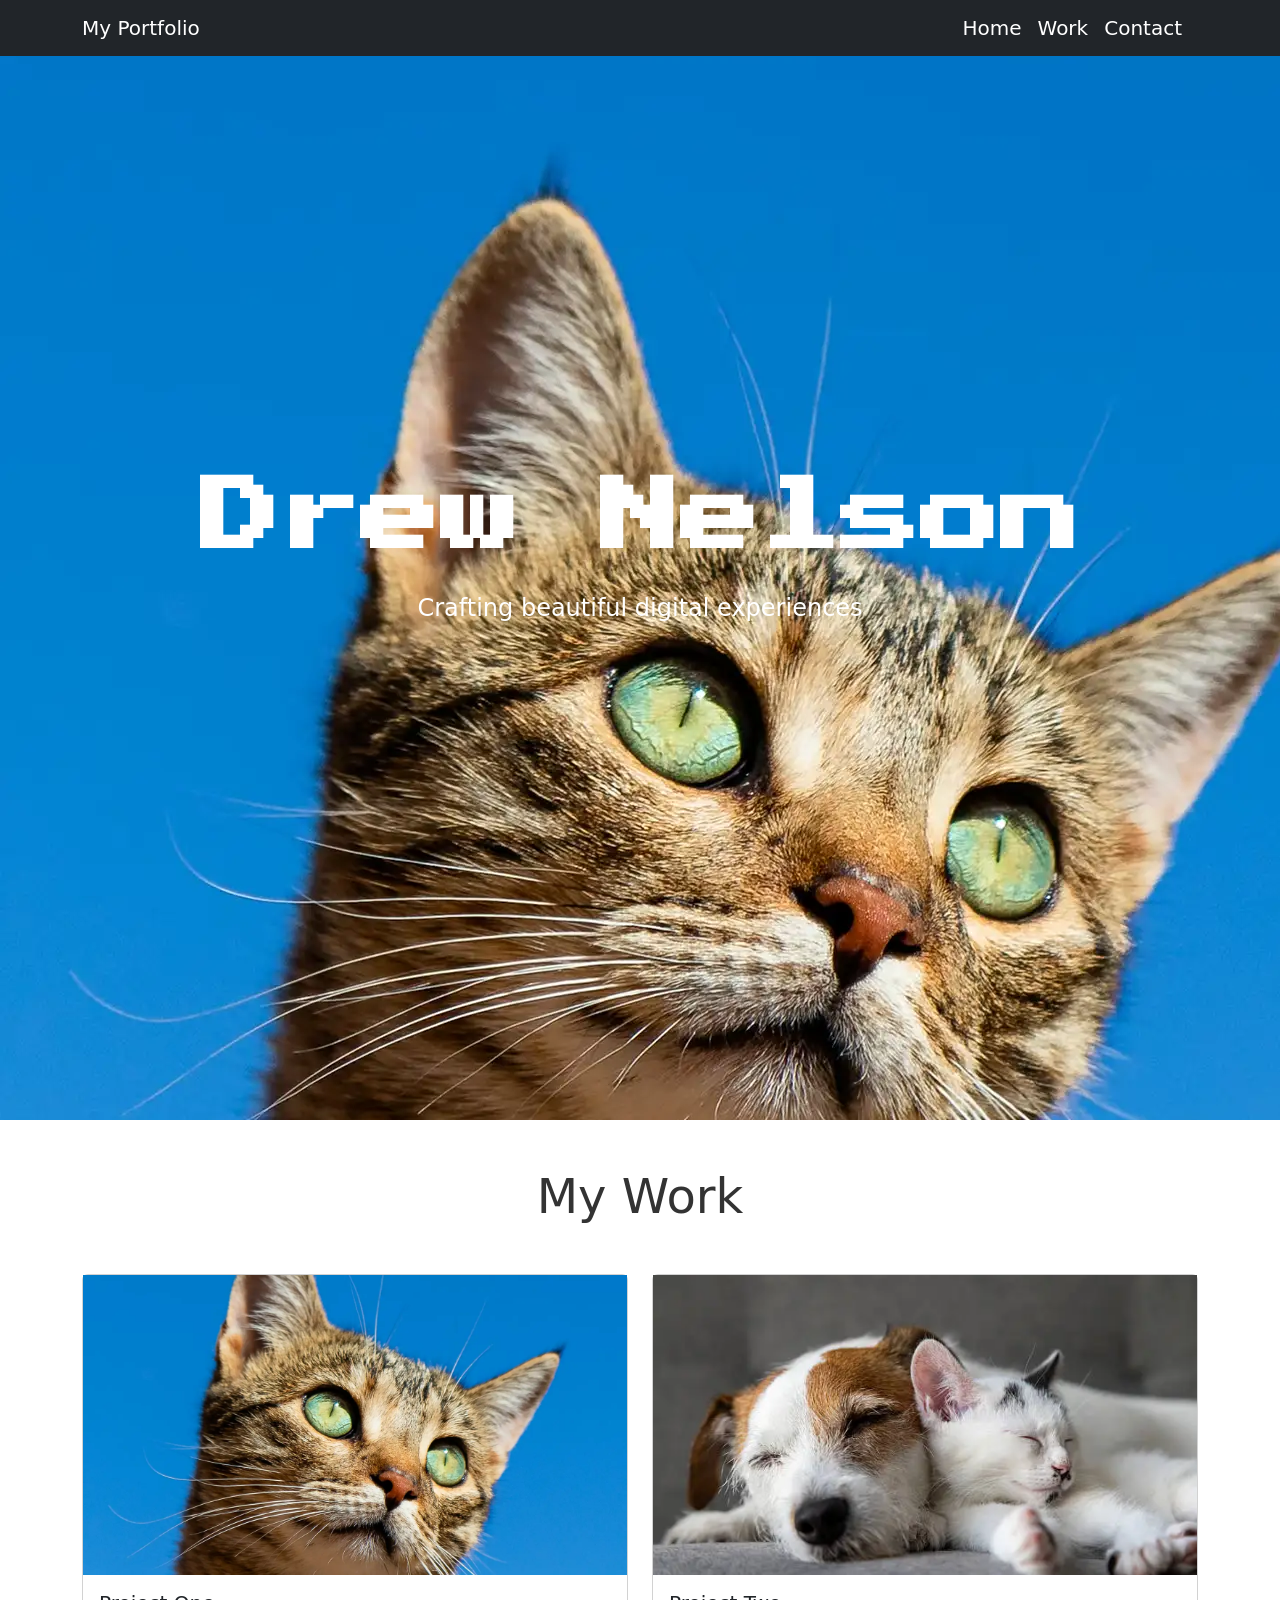
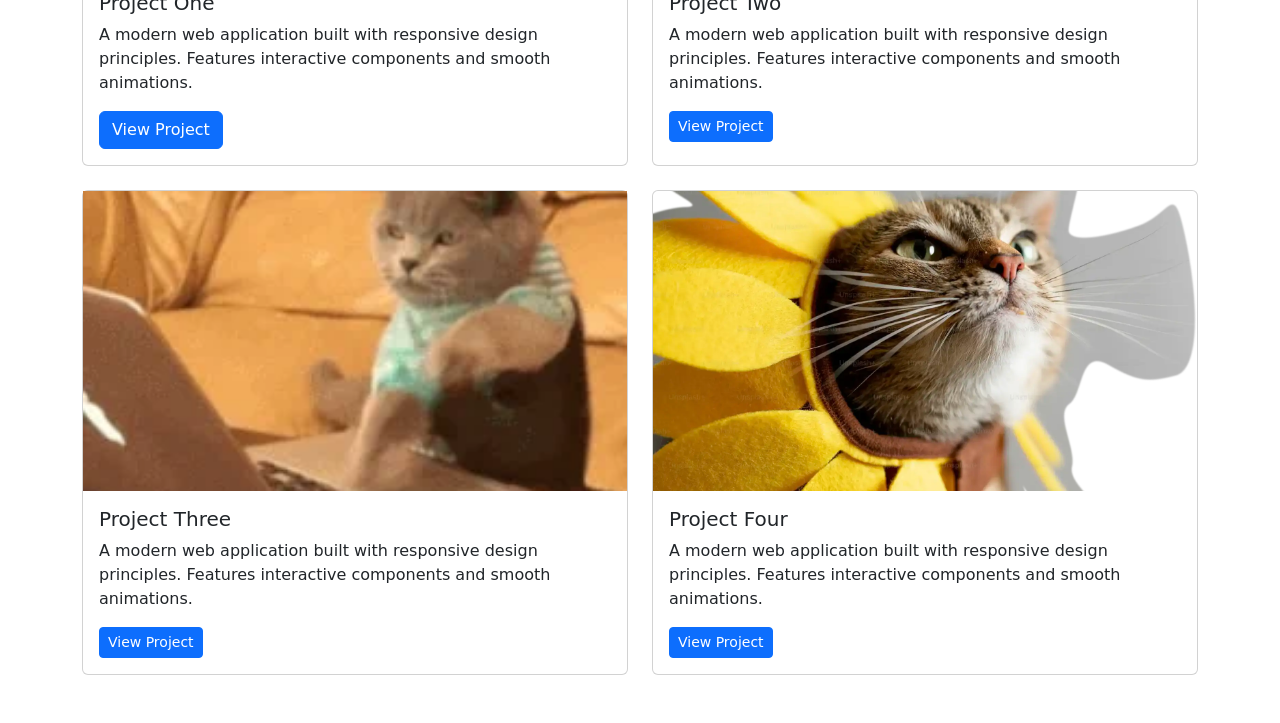
==== index.html @ 1e1827ce "Added detail modal for project 1" ====
<!DOCTYPE html>
<html lang="en">

	<head>
		<link rel="stylesheet" href="https://cdnjs.cloudflare.com/ajax/libs/animate.css/4.1.1/animate.min.css"/>
		
		<meta name="viewport" content="width=device-width, initial-scale=1">

		<title>Drew Nelson</title>

		<link href="https://cdn.jsdelivr.net/npm/bootstrap@5.3.8/dist/css/bootstrap.min.css" rel="stylesheet" integrity="sha384-sRIl4kxILFvY47J16cr9ZwB07vP4J8+LH7qKQnuqkuIAvNWLzeN8tE5YBujZqJLB" crossorigin="anonymous">

		<link href="./styles/style.css" rel="stylesheet">
	</head>
	
	<body>
		<!-- Navigation -->
		<nav class="navbar navbar-expand-lg navbar-dark bg-dark fixed-top">
			<div class="container">
				<a class="navbar-brand" href="#">My Portfolio</a>
				<div class="collapse navbar-collapse" id="navbarNav">
					<ul class="navbar-nav ms-auto">
						<li class="nav-item">
							<a class="navbar-brand" href="#hero">Home</a>
						</li>
						<li class="nav-item">
							<a class="navbar-brand" href="#work">Work</a>
						</li>
						<li class="nav-item">
							<a class="navbar-brand" href="#contact">Contact</a>
						</li>
					</ul>
				</div>
			</div>
		</nav>

		<!-- Hero Section -->
		<section id="hero" class="hero-section">
			<div class="container h-100 d-flex align-items-center justify-content-center">
				<div class="text-center text-white">
					<h1 class="display-1 fw-bold mb-4">Drew Nelson</h1>
					<p class="lead mb-4">Crafting beautiful digital experiences</p>
				</div>
			</div>
		</section>

		<!-- Work Section -->
		<section id="work" class="py-5 sans-serif">
			<div class="container">
				<h2 class="text-center mb-5 display-5">My Work</h2>
				
				<div class="row g-4">
					<!-- Work 1 -->
					<div class="col-md-6">
						<div class="card h-100 work-card">
							<img src = "images/bluecat.webp">
							<div class="card-body">
								<h5 class="card-title">Project One</h5>
								<p class="card-text">A modern web application built with responsive design principles. 
									Features interactive components and smooth animations.</p>
								<button type="button" class="btn btn-primary" data-bs-toggle="modal" data-bs-target="#proj1">
									View Project
								  </button>
							</div>
						</div>
					</div>

					<!-- Work 2 -->
					<div class="col-md-6">
						<div class="card h-100 work-card">
							<img src="images/catfriend.webp">
							<div class="card-body">
								<h5 class="card-title">Project Two</h5>
								<p class="card-text">A modern web application built with responsive design principles. Features interactive components and smooth animations.</p>
								<a href="#" class="btn btn-sm btn-primary">View Project</a>
							</div>
						</div>
					</div>

					<!-- Work 3 -->
					<div class="col-md-6">
						<div class="card h-100 work-card">
							<img src="images/catkeyboard.webp">
							<div class="card-body">
								<h5 class="card-title">Project Three</h5>
								<p class="card-text">A modern web application built with responsive design principles. Features interactive components and smooth animations.</p>
								<a href="#" class="btn btn-sm btn-primary">View Project</a>
							</div>
						</div>
					</div>

					<!-- Work 4 -->
					<div class="col-md-6">
						<div class="card h-100 work-card">
							<img src="images/sunflowercat.webp">
							<div class="card-body">
								<h5 class="card-title">Project Four</h5>
								<p class="card-text">A modern web application built with responsive design principles. Features interactive components and smooth animations.</p>
								<a href="#" class="btn btn-sm btn-primary">View Project</a>
							</div>
						</div>
					</div>
				</div>
			</div>




						<!-- Project one detail -->
			<div class="modal fade" id="proj1" tabindex="-1" aria-labelledby="exampleModalLabel" aria-hidden="true">
				<div class="modal-dialog">
				<div class="modal-content">
					<div class="modal-header">
					<h1 class="modal-title fs-5" id="exampleModalLabel">Modal title</h1>
					<button type="button" class="btn-close" data-bs-dismiss="modal" aria-label="Close"></button>
					</div>
					<div class="modal-body">
					...
					</div>
					<div class="modal-footer">
					<button type="button" class="btn btn-secondary" data-bs-dismiss="modal">Close</button>
					<button type="button" class="btn btn-primary">Save changes</button>
					</div>
				</div>
				</div>
			</div>






			
		</section>

		<script src="https://cdn.jsdelivr.net/npm/bootstrap@5.3.8/dist/js/bootstrap.bundle.min.js" integrity="sha384-FKyoEForCGlyvwx9Hj09JcYn3nv7wiPVlz7YYwJrWVcXK/BmnVDxM+D2scQbITxI" crossorigin="anonymous"></script>
	</body>
</html>
---- styles/style.css ----
@import url('https://fonts.googleapis.com/css2?family=Bitcount+Prop+Double:wght@100..900&family=Open+Sans:ital,wght@0,300..800;1,300..800&family=Orbitron:wght@400..900&family=Press+Start+2P&display=swap');

@import url('https://fonts.googleapis.com/css2?family=Bitcount+Prop+Double:wght@100..900&family=Open+Sans:ital,wght@0,300..800;1,300..800&family=Orbitron:wght@400..900&family=Permanent+Marker&family=Press+Start+2P&display=swap');




/* Hero Section */
.hero-section {
    background: url(../images/bluecat.webp);
    height: 70em;
    display: flex;
    align-items: center;
    justify-content: center;
    color: white;
}

.bg-light {
    background-color: red;
}

.hero-section h1 {
    font-weight: 700;
    font-family: "Press Start 2P", system-ui;
}

.hero-section .lead {
    font-size: 1.5rem;
}

.work-card img {
    height: 300px;
    object-fit: cover;
    border-radius: 0;

}

h2 {
    font-weight: 700;
    color: #333;
}
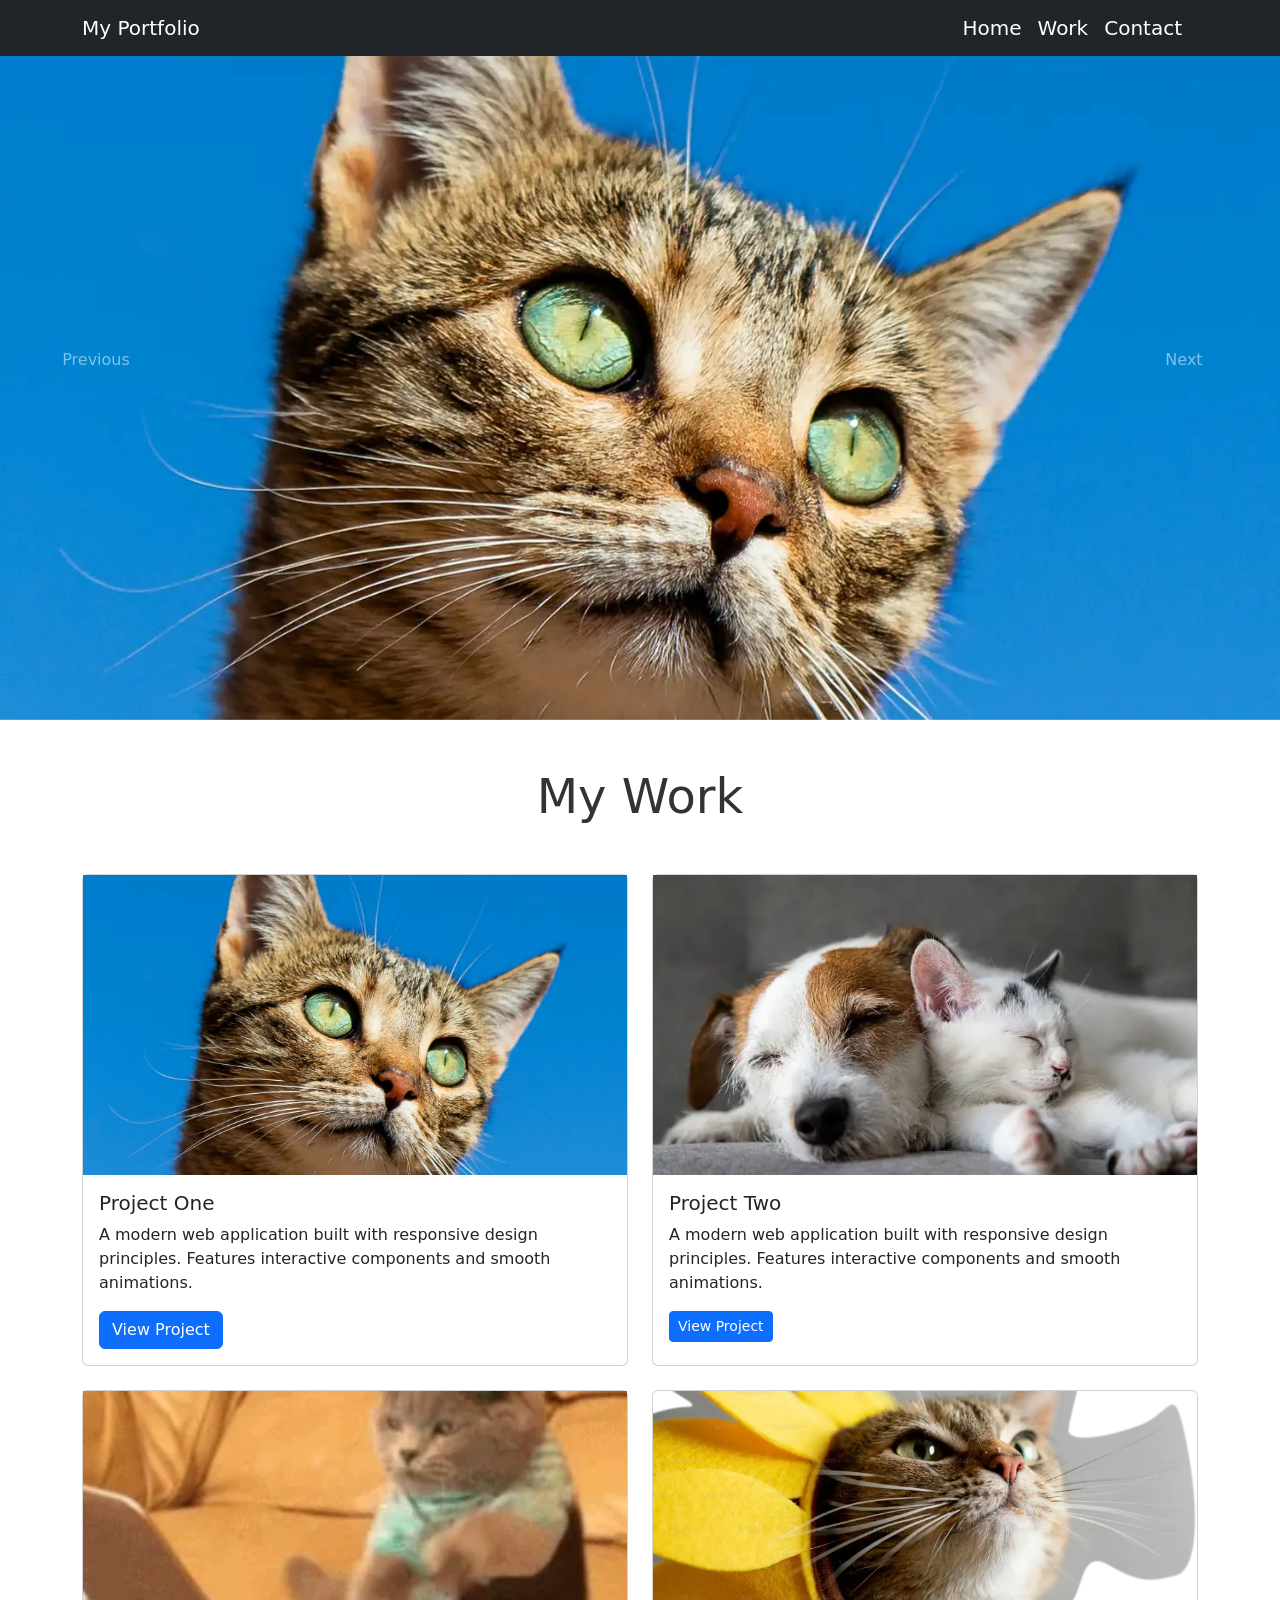
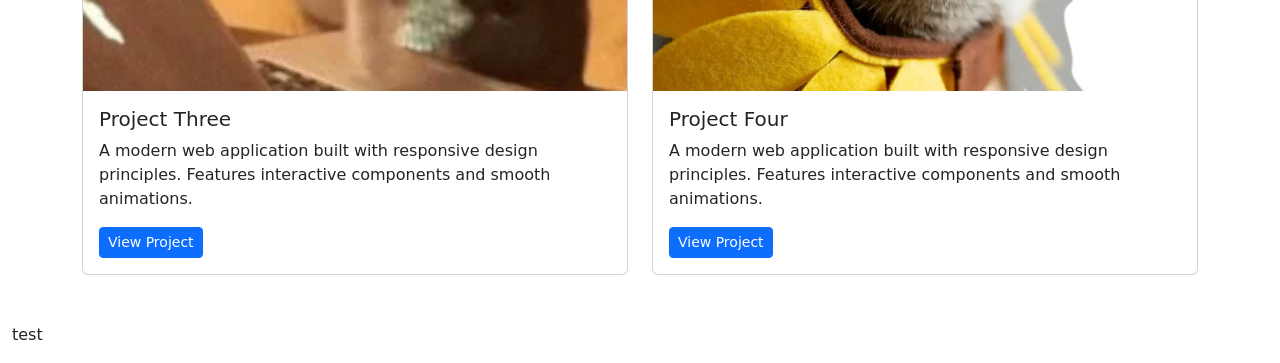
==== commit 31d0ba4c: "carousel and footer" ====
--- a/index.html
+++ b/index.html
@@ -34,15 +34,39 @@
 			</div>
 		</nav>
 
-		<!-- Hero Section -->
-		<section id="hero" class="hero-section">
-			<div class="container h-100 d-flex align-items-center justify-content-center">
-				<div class="text-center text-white">
-					<h1 class="display-1 fw-bold mb-4">Drew Nelson</h1>
-					<p class="lead mb-4">Crafting beautiful digital experiences</p>
+
+
+
+
+
+		<div id="catCarousel" class="carousel slide">
+			<div class="carousel-inner">
+				<div class="carousel-item active">
+					<img src="images/bluecat.webp">
+				</div>
+				<div class="carousel-item">
+					<img src="images/catfriend.webp">
+				</div>
+				<div class="carousel-item">
+					<img src="images/catkeyboard.webp">
+				</div>
+				<div class="carousel-item">
+					<img src="images/sunflowercat.webp">
+				</div>
+				<div class="carousel-item">
+					<img src="images/orangecat.webp">
 				</div>
 			</div>
-		</section>
+			<button class="carousel-control-prev" type="button" data-bs-target="#catCarousel" data-bs-slide="prev">
+				Previous
+			</button>
+			<button class="carousel-control-next" type="button" data-bs-target="#catCarousel" data-bs-slide="next">
+				Next
+			</button>
+		</div>
+
+
+
 
 		<!-- Work Section -->
 		<section id="work" class="py-5 sans-serif">
@@ -124,15 +148,17 @@
 				</div>
 				</div>
 			</div>
-
-
-
-
-
-
 			
 		</section>
 
 		<script src="https://cdn.jsdelivr.net/npm/bootstrap@5.3.8/dist/js/bootstrap.bundle.min.js" integrity="sha384-FKyoEForCGlyvwx9Hj09JcYn3nv7wiPVlz7YYwJrWVcXK/BmnVDxM+D2scQbITxI" crossorigin="anonymous"></script>
 	</body>
-</html>+</html>
+
+
+
+<footer>
+	<div class="container-fluid">
+		<p>test</p>
+	</div>
+</footer>
--- a/styles/style.css
+++ b/styles/style.css
@@ -1,6 +1,10 @@
 @import url('https://fonts.googleapis.com/css2?family=Bitcount+Prop+Double:wght@100..900&family=Open+Sans:ital,wght@0,300..800;1,300..800&family=Orbitron:wght@400..900&family=Press+Start+2P&display=swap');
 
 @import url('https://fonts.googleapis.com/css2?family=Bitcount+Prop+Double:wght@100..900&family=Open+Sans:ital,wght@0,300..800;1,300..800&family=Orbitron:wght@400..900&family=Permanent+Marker&family=Press+Start+2P&display=swap');
+
+
+
+
 
 
 
@@ -38,4 +42,23 @@
 h2 {
     font-weight: 700;
     color: #333;
+}
+
+
+/* this is css code to normalize your image sizes */
+
+.carousel-inner img {
+    /* the width property tells the image to fill the entire container */
+    width: 100%;
+    /* the aspect-ratio property crops all images to be the same size so the carousel doesn't jump around. this one is 16/9, but you can change that to any size you need (3/4, 1/1, 9/16, etc) */
+    aspect-ratio: 16/9;
+    /* object-fit tells the image to scale without squishing the image to fit in our set aspect ratio */
+    object-fit: cover;
+}
+
+/* this is the same code without comments for a cleaner copy and paste */
+.carousel-inner img {
+    width: 100%;
+    aspect-ratio: 16/9;
+    object-fit: cover;
 }
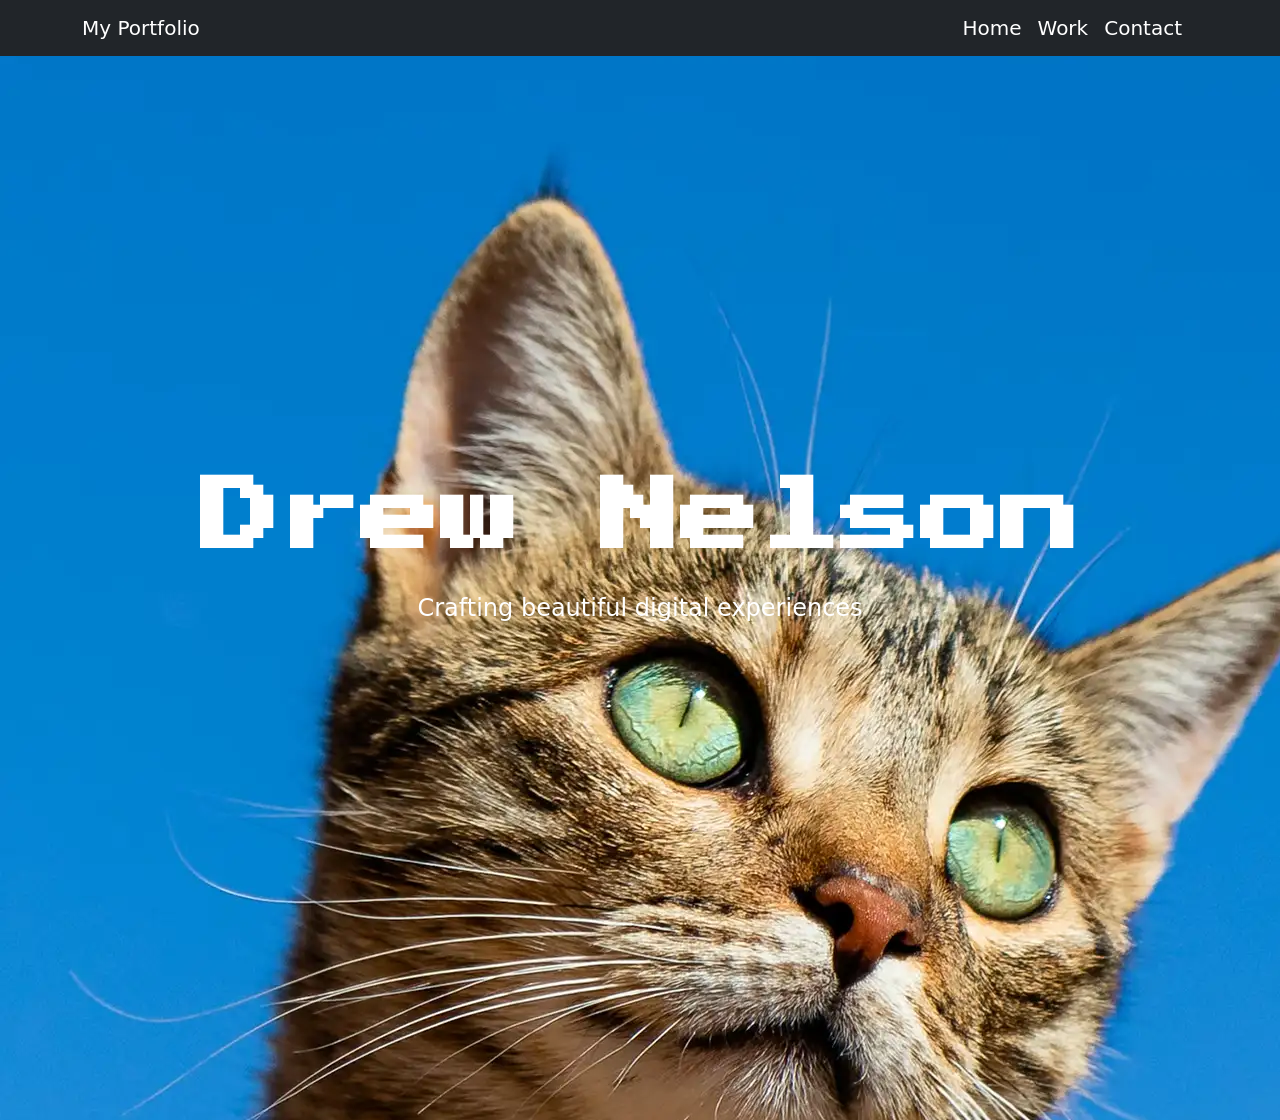
==== commit c609a79f: "Added pictures to work pages and moving work page to a different page completely" ====
--- a/index.html
+++ b/index.html
@@ -37,95 +37,20 @@
 
 
 
-
-
-		<div id="catCarousel" class="carousel slide">
-			<div class="carousel-inner">
-				<div class="carousel-item active">
-					<img src="images/bluecat.webp">
-				</div>
-				<div class="carousel-item">
-					<img src="images/catfriend.webp">
-				</div>
-				<div class="carousel-item">
-					<img src="images/catkeyboard.webp">
-				</div>
-				<div class="carousel-item">
-					<img src="images/sunflowercat.webp">
-				</div>
-				<div class="carousel-item">
-					<img src="images/orangecat.webp">
+		<!-- Hero Section -->
+		<section id="hero" class="hero-section">
+			<div class="container h-100 d-flex align-items-center justify-content-center">
+				<div class="text-center text-white">
+					<h1 class="display-1 fw-bold mb-4">Drew Nelson</h1>
+					<p class="lead mb-4">Crafting beautiful digital experiences</p>
 				</div>
 			</div>
-			<button class="carousel-control-prev" type="button" data-bs-target="#catCarousel" data-bs-slide="prev">
-				Previous
-			</button>
-			<button class="carousel-control-next" type="button" data-bs-target="#catCarousel" data-bs-slide="next">
-				Next
-			</button>
-		</div>
+		</section>
 
 
 
 
-		<!-- Work Section -->
-		<section id="work" class="py-5 sans-serif">
-			<div class="container">
-				<h2 class="text-center mb-5 display-5">My Work</h2>
-				
-				<div class="row g-4">
-					<!-- Work 1 -->
-					<div class="col-md-6">
-						<div class="card h-100 work-card">
-							<img src = "images/bluecat.webp">
-							<div class="card-body">
-								<h5 class="card-title">Project One</h5>
-								<p class="card-text">A modern web application built with responsive design principles. 
-									Features interactive components and smooth animations.</p>
-								<button type="button" class="btn btn-primary" data-bs-toggle="modal" data-bs-target="#proj1">
-									View Project
-								  </button>
-							</div>
-						</div>
-					</div>
 
-					<!-- Work 2 -->
-					<div class="col-md-6">
-						<div class="card h-100 work-card">
-							<img src="images/catfriend.webp">
-							<div class="card-body">
-								<h5 class="card-title">Project Two</h5>
-								<p class="card-text">A modern web application built with responsive design principles. Features interactive components and smooth animations.</p>
-								<a href="#" class="btn btn-sm btn-primary">View Project</a>
-							</div>
-						</div>
-					</div>
-
-					<!-- Work 3 -->
-					<div class="col-md-6">
-						<div class="card h-100 work-card">
-							<img src="images/catkeyboard.webp">
-							<div class="card-body">
-								<h5 class="card-title">Project Three</h5>
-								<p class="card-text">A modern web application built with responsive design principles. Features interactive components and smooth animations.</p>
-								<a href="#" class="btn btn-sm btn-primary">View Project</a>
-							</div>
-						</div>
-					</div>
-
-					<!-- Work 4 -->
-					<div class="col-md-6">
-						<div class="card h-100 work-card">
-							<img src="images/sunflowercat.webp">
-							<div class="card-body">
-								<h5 class="card-title">Project Four</h5>
-								<p class="card-text">A modern web application built with responsive design principles. Features interactive components and smooth animations.</p>
-								<a href="#" class="btn btn-sm btn-primary">View Project</a>
-							</div>
-						</div>
-					</div>
-				</div>
-			</div>
 
 
 
@@ -148,17 +73,31 @@
 				</div>
 				</div>
 			</div>
+
+
+
+
+			<footer>
+				<div class="container-fluid">
+					<div class="collapse navbar-collapse" id="navbarNav">
+						<ul class="navbar-nav ms-auto">
+							<li class="nav-item">
+								<a class="navbar-brand" href="#hero">Home</a>
+							</li>
+							<li class="nav-item">
+								<a class="navbar-brand" href="#work">Work</a>
+							</li>
+							<li class="nav-item">
+								<a class="navbar-brand" href="#contact">Contact</a>
+							</li>
+						</ul>
+					</div>
+				</div>
+			</footer>
+
 			
 		</section>
 
 		<script src="https://cdn.jsdelivr.net/npm/bootstrap@5.3.8/dist/js/bootstrap.bundle.min.js" integrity="sha384-FKyoEForCGlyvwx9Hj09JcYn3nv7wiPVlz7YYwJrWVcXK/BmnVDxM+D2scQbITxI" crossorigin="anonymous"></script>
 	</body>
-</html>
-
-
-
-<footer>
-	<div class="container-fluid">
-		<p>test</p>
-	</div>
-</footer>+</html>
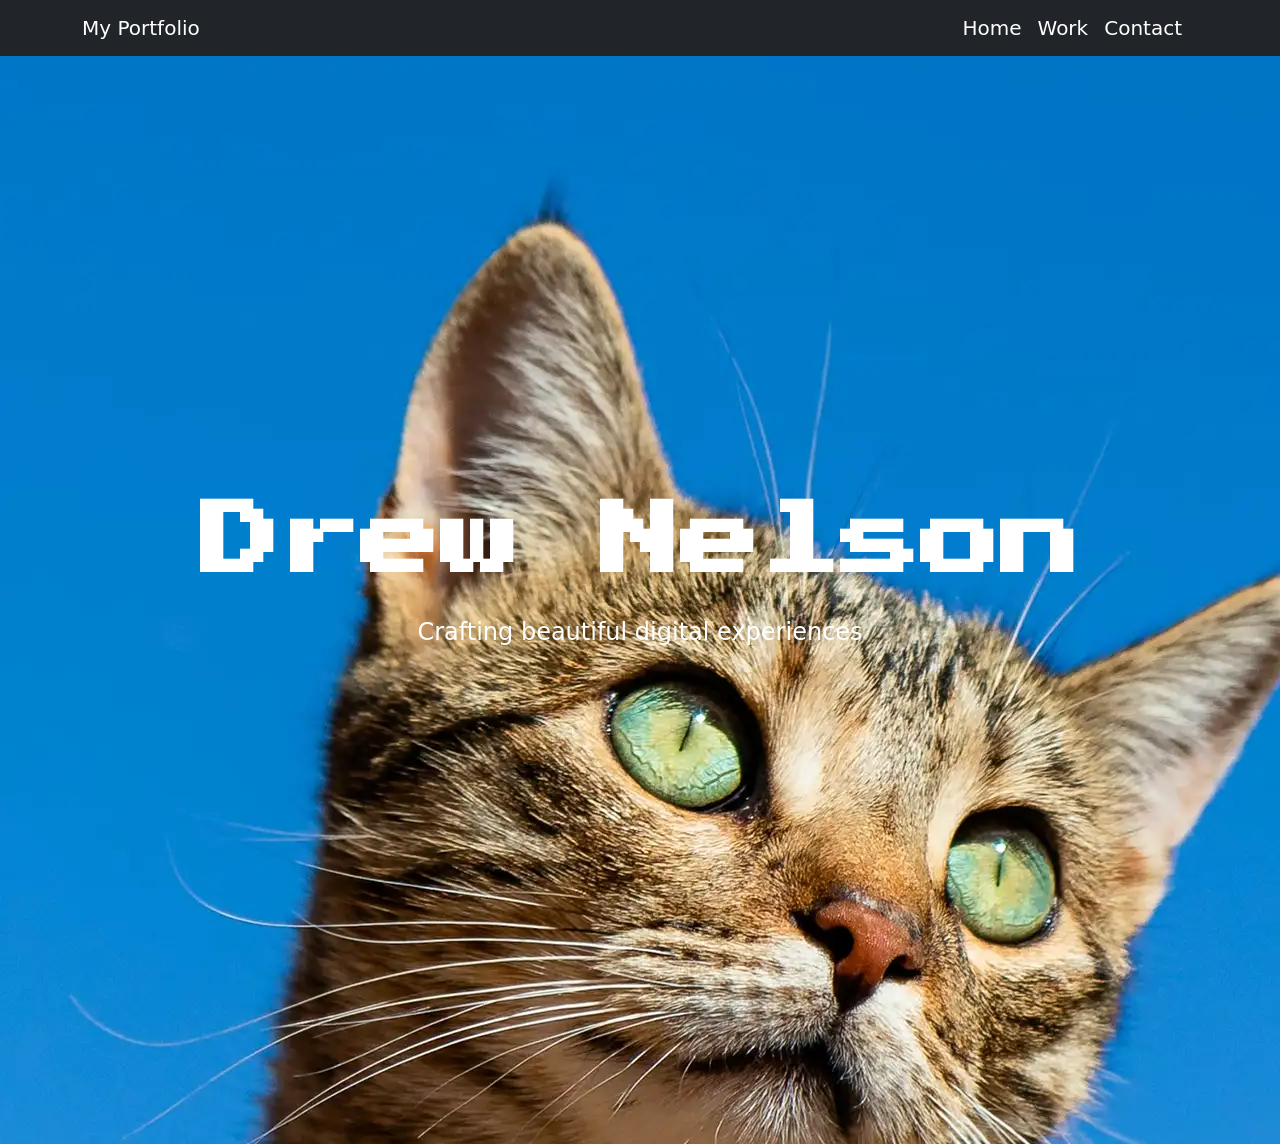
==== commit fbe87b79: "Moving "My Portfolio" to the center of header" ====
--- a/index.html
+++ b/index.html
@@ -11,14 +11,19 @@
 		<link href="https://cdn.jsdelivr.net/npm/bootstrap@5.3.8/dist/css/bootstrap.min.css" rel="stylesheet" integrity="sha384-sRIl4kxILFvY47J16cr9ZwB07vP4J8+LH7qKQnuqkuIAvNWLzeN8tE5YBujZqJLB" crossorigin="anonymous">
 
 		<link href="./styles/style.css" rel="stylesheet">
+
+		<a href="Work.html">my work site</a>
+
+
 	</head>
 	
 	<body>
 		<!-- Navigation -->
 		<nav class="navbar navbar-expand-lg navbar-dark bg-dark fixed-top">
 			<div class="container">
-				<a class="navbar-brand" href="#">My Portfolio</a>
-				<div class="collapse navbar-collapse" id="navbarNav">
+				<div class="collapse navbar-collapse justify-content-center" id="navbarNav">
+					<a class="navbar-brand" href="#">My Portfolio</a>
+
 					<ul class="navbar-nav ms-auto">
 						<li class="nav-item">
 							<a class="navbar-brand" href="#hero">Home</a>
@@ -46,11 +51,6 @@
 				</div>
 			</div>
 		</section>
-
-
-
-
-
 
 
 
--- a/styles/style.css
+++ b/styles/style.css
@@ -1,9 +1,6 @@
 @import url('https://fonts.googleapis.com/css2?family=Bitcount+Prop+Double:wght@100..900&family=Open+Sans:ital,wght@0,300..800;1,300..800&family=Orbitron:wght@400..900&family=Press+Start+2P&display=swap');
 
 @import url('https://fonts.googleapis.com/css2?family=Bitcount+Prop+Double:wght@100..900&family=Open+Sans:ital,wght@0,300..800;1,300..800&family=Orbitron:wght@400..900&family=Permanent+Marker&family=Press+Start+2P&display=swap');
-
-
-
 
 
 
@@ -36,7 +33,7 @@
     height: 300px;
     object-fit: cover;
     border-radius: 0;
-
+    /* padding: 1em; */
 }
 
 h2 {
@@ -61,4 +58,4 @@
     width: 100%;
     aspect-ratio: 16/9;
     object-fit: cover;
-}+}
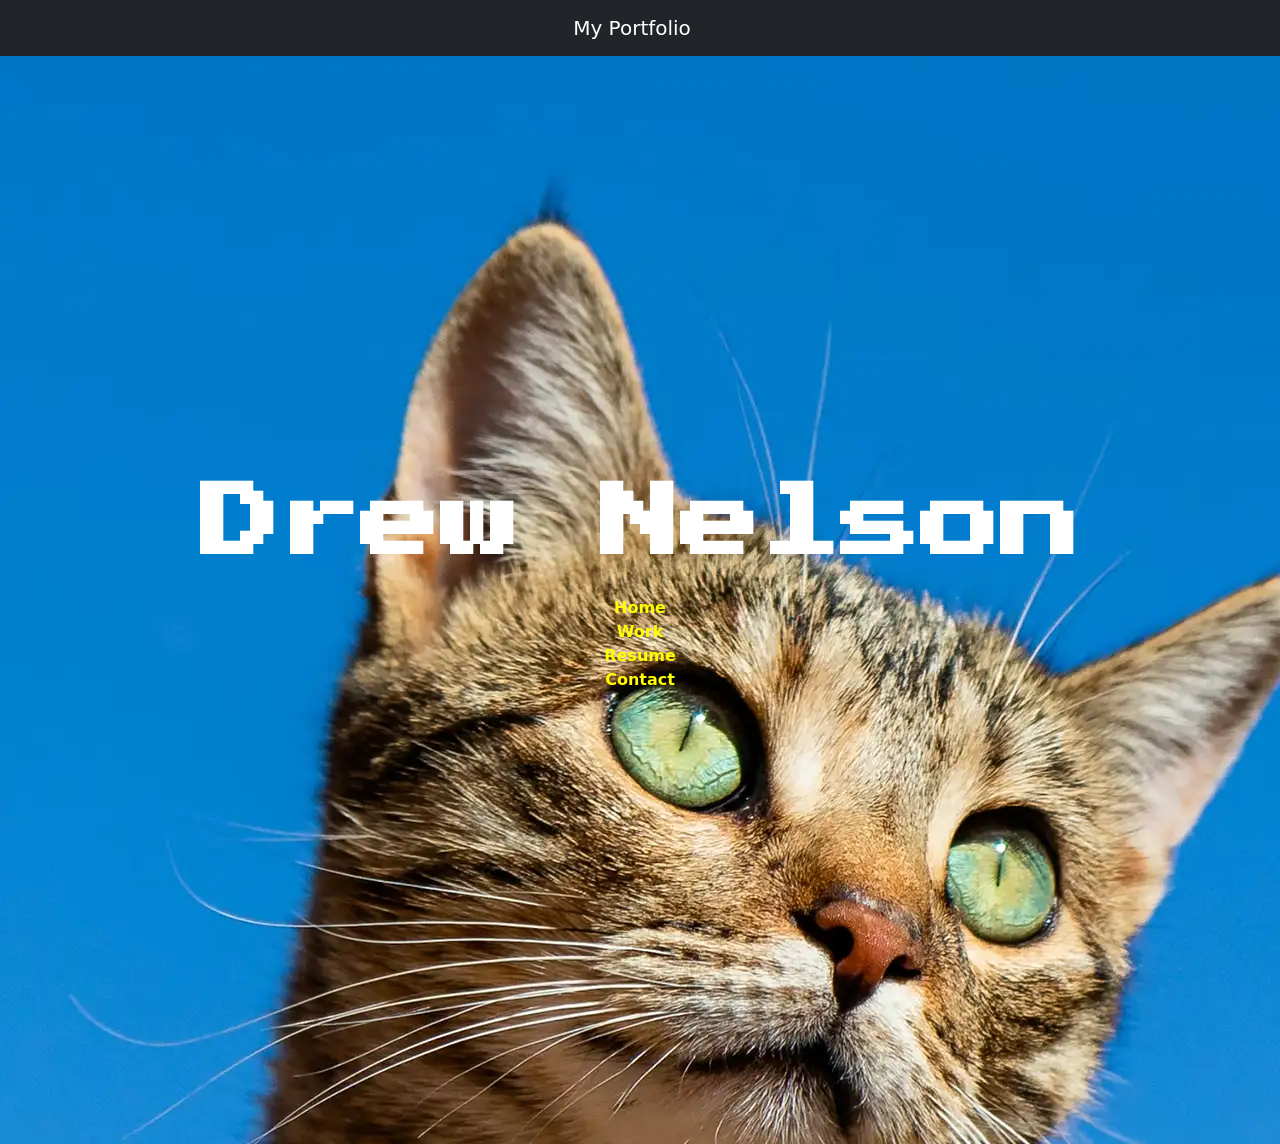
==== commit 98e01e3d: "Added Resume page and moved buttons below my name" ====
--- a/index.html
+++ b/index.html
@@ -23,18 +23,6 @@
 			<div class="container">
 				<div class="collapse navbar-collapse justify-content-center" id="navbarNav">
 					<a class="navbar-brand" href="#">My Portfolio</a>
-
-					<ul class="navbar-nav ms-auto">
-						<li class="nav-item">
-							<a class="navbar-brand" href="#hero">Home</a>
-						</li>
-						<li class="nav-item">
-							<a class="navbar-brand" href="#work">Work</a>
-						</li>
-						<li class="nav-item">
-							<a class="navbar-brand" href="#contact">Contact</a>
-						</li>
-					</ul>
 				</div>
 			</div>
 		</nav>
@@ -47,32 +35,26 @@
 			<div class="container h-100 d-flex align-items-center justify-content-center">
 				<div class="text-center text-white">
 					<h1 class="display-1 fw-bold mb-4">Drew Nelson</h1>
-					<p class="lead mb-4">Crafting beautiful digital experiences</p>
+					<!-- <p class="lead mb-4">Crafting beautiful digital experiences</p> -->
+					<ul class="navbar-nav ms-auto">
+						<li class="nav-item">
+							<a class="navbar-brand" href="#hero">Home</a>
+						</li>
+						<li class="nav-item">
+							<a class="navbar-brand" href="#work">Work</a>
+
+							<li class="nav-item">
+								<a class="navbar-brand" href="#resume">Resume</a>
+						</li>
+						<li class="nav-item">
+							<a class="navbar-brand" href="#contact">Contact</a>
+						</li>
+					</ul>
 				</div>
 			</div>
 		</section>
 
 
-
-
-						<!-- Project one detail -->
-			<div class="modal fade" id="proj1" tabindex="-1" aria-labelledby="exampleModalLabel" aria-hidden="true">
-				<div class="modal-dialog">
-				<div class="modal-content">
-					<div class="modal-header">
-					<h1 class="modal-title fs-5" id="exampleModalLabel">Modal title</h1>
-					<button type="button" class="btn-close" data-bs-dismiss="modal" aria-label="Close"></button>
-					</div>
-					<div class="modal-body">
-					...
-					</div>
-					<div class="modal-footer">
-					<button type="button" class="btn btn-secondary" data-bs-dismiss="modal">Close</button>
-					<button type="button" class="btn btn-primary">Save changes</button>
-					</div>
-				</div>
-				</div>
-			</div>
 
 
 
--- a/styles/style.css
+++ b/styles/style.css
@@ -59,3 +59,8 @@
     aspect-ratio: 16/9;
     object-fit: cover;
 }
+
+.nav-item {
+    color: yellow;
+    font-weight: bold;
+}
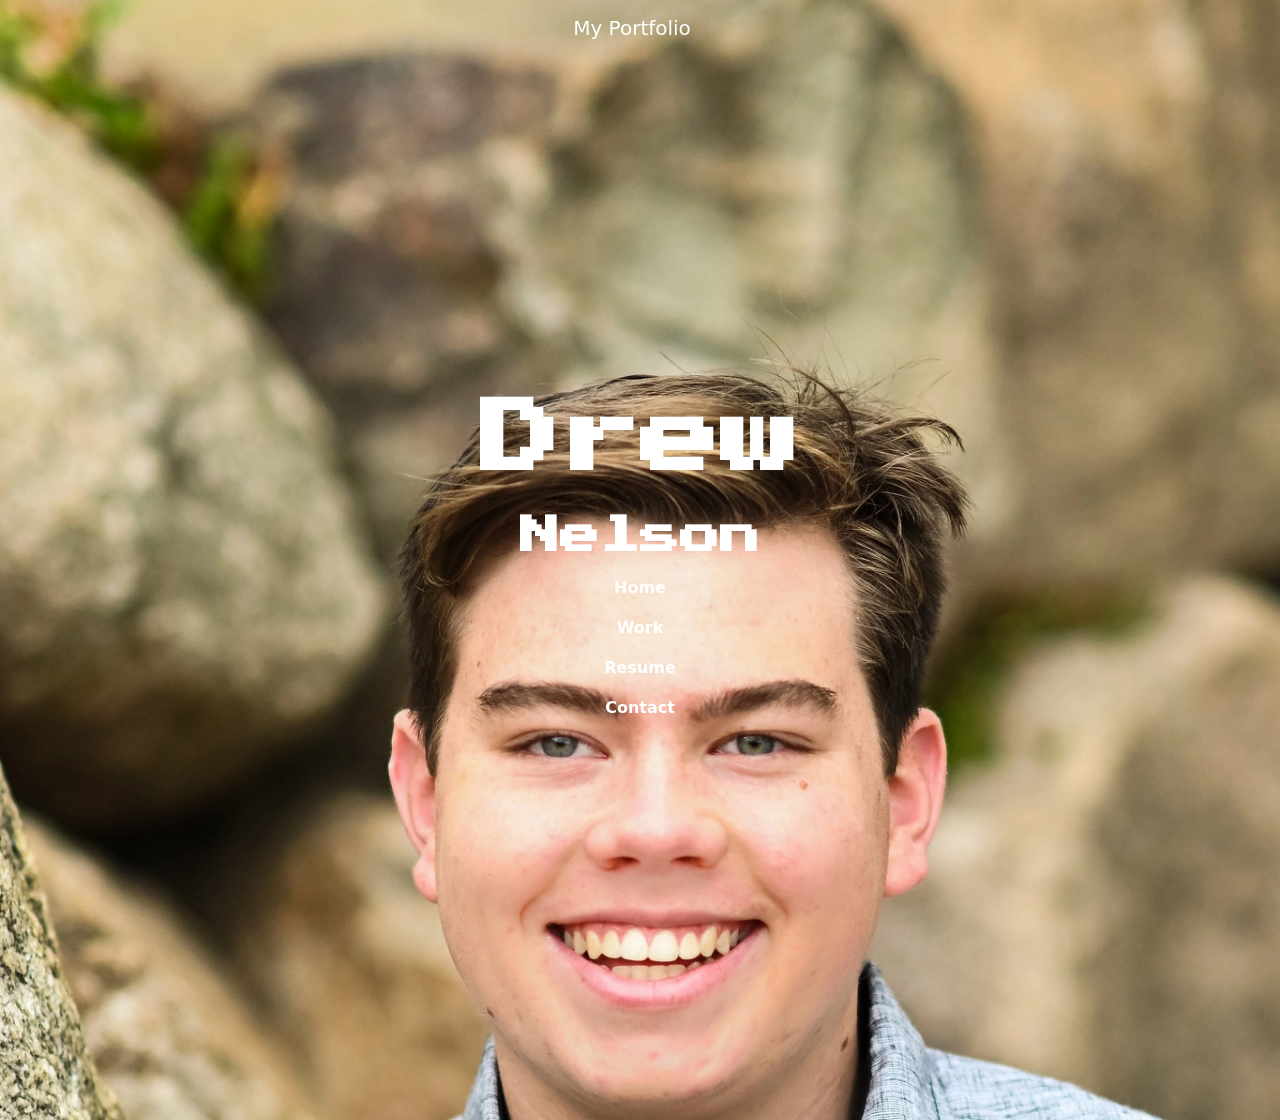
==== commit aba2e1d6: "Added more stuff and changed somethings" ====
--- a/index.html
+++ b/index.html
@@ -6,20 +6,20 @@
 		
 		<meta name="viewport" content="width=device-width, initial-scale=1">
 
-		<title>Drew Nelson</title>
+		<title>Drew Nelson - Home Page</title>
 
 		<link href="https://cdn.jsdelivr.net/npm/bootstrap@5.3.8/dist/css/bootstrap.min.css" rel="stylesheet" integrity="sha384-sRIl4kxILFvY47J16cr9ZwB07vP4J8+LH7qKQnuqkuIAvNWLzeN8tE5YBujZqJLB" crossorigin="anonymous">
 
 		<link href="./styles/style.css" rel="stylesheet">
 
-		<a href="Work.html">my work site</a>
+		<!-- <a href="Work.html">my work site</a> -->
 
 
 	</head>
 	
 	<body>
 		<!-- Navigation -->
-		<nav class="navbar navbar-expand-lg navbar-dark bg-dark fixed-top">
+		<nav class="navbar navbar-expand-lg navbar-dark fixed-top">
 			<div class="container">
 				<div class="collapse navbar-collapse justify-content-center" id="navbarNav">
 					<a class="navbar-brand" href="#">My Portfolio</a>
@@ -34,20 +34,29 @@
 		<section id="hero" class="hero-section">
 			<div class="container h-100 d-flex align-items-center justify-content-center">
 				<div class="text-center text-white">
-					<h1 class="display-1 fw-bold mb-4">Drew Nelson</h1>
-					<!-- <p class="lead mb-4">Crafting beautiful digital experiences</p> -->
+					<h1 class="display-1 fw-bold mb-4 animate__fadeInLeft animate__animated">Drew</h1>
+										<h1 class="animate__fadeInRight animate__animated">Nelson</h1>
+				
+					<!-- <p class="lead mb-4">Hi, my name Drew Nelson and I am a junior at UST majoring in 
+						DIMA and minoring in Strategic Communications.
+						
+						In my freetime I like to hangout with friends and be outside. 
+						
+						I also go to this college ministry called Salt Company that is every Thursday night at Redemption Church; 
+						
+						I am also part of a C-Group which is an extension of salt and my group meets every Tuesday night.</p> -->
 					<ul class="navbar-nav ms-auto">
 						<li class="nav-item">
-							<a class="navbar-brand" href="#hero">Home</a>
+							<a class="navbar-brand" href="index.html">Home</a>
 						</li>
 						<li class="nav-item">
-							<a class="navbar-brand" href="#work">Work</a>
+							<a class="navbar-brand" href="Work.html">Work</a>
 
 							<li class="nav-item">
-								<a class="navbar-brand" href="#resume">Resume</a>
+								<a class="navbar-brand" href="Resume.html">Resume</a>
 						</li>
 						<li class="nav-item">
-							<a class="navbar-brand" href="#contact">Contact</a>
+							<a class="navbar-brand" href="Contact.html">Contact</a>
 						</li>
 					</ul>
 				</div>
--- a/styles/style.css
+++ b/styles/style.css
@@ -8,7 +8,9 @@
 
 /* Hero Section */
 .hero-section {
-    background: url(../images/bluecat.webp);
+    background: url(../images/MyPortfolio.webp);
+    background-size: cover;
+
     height: 70em;
     display: flex;
     align-items: center;
@@ -61,6 +63,20 @@
 }
 
 .nav-item {
-    color: yellow;
+    color: white;
     font-weight: bold;
+    padding: .5em;
+}
+
+.nav-item:hover {
+    color: black;
+}
+
+
+body .Contact-card{
+    background-color: blue;
+}
+
+footer .nav-item {
+    color: black;
 }
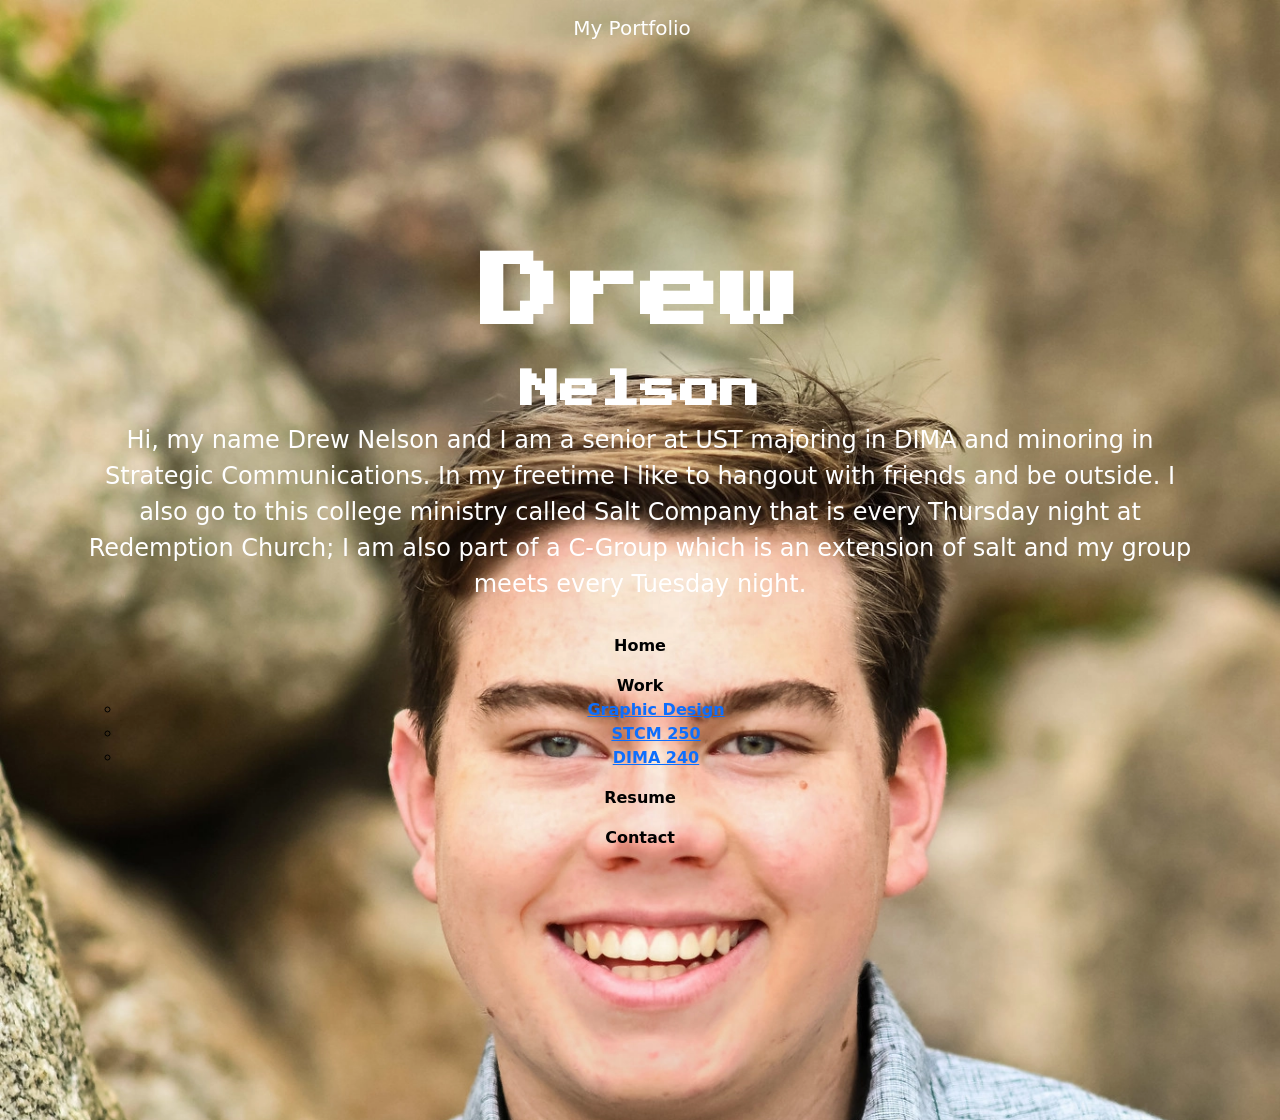
==== commit 4ecee0e5: "added Graphic Design page along with a UL under work" ====
--- a/index.html
+++ b/index.html
@@ -37,26 +37,34 @@
 					<h1 class="display-1 fw-bold mb-4 animate__fadeInLeft animate__animated">Drew</h1>
 										<h1 class="animate__fadeInRight animate__animated">Nelson</h1>
 				
-					<!-- <p class="lead mb-4">Hi, my name Drew Nelson and I am a junior at UST majoring in 
+					<p class="lead mb-4 animate__animated animate__jello"x>Hi, my name Drew Nelson and I am a senior at UST majoring in 
 						DIMA and minoring in Strategic Communications.
 						
 						In my freetime I like to hangout with friends and be outside. 
 						
 						I also go to this college ministry called Salt Company that is every Thursday night at Redemption Church; 
 						
-						I am also part of a C-Group which is an extension of salt and my group meets every Tuesday night.</p> -->
+						I am also part of a C-Group which is an extension of salt and my group meets every Tuesday night.</p>
 					<ul class="navbar-nav ms-auto">
 						<li class="nav-item">
 							<a class="navbar-brand" href="index.html">Home</a>
 						</li>
 						<li class="nav-item">
 							<a class="navbar-brand" href="Work.html">Work</a>
+							<ul>
+								<li><a href="Graphic Design.html">Graphic Design</li>
+								<li><a href="Graphic Design.html">STCM 250</li>
+								<li><a href="Graphic Design.html">DIMA 240</li>
+							</ul>
 
 							<li class="nav-item">
 								<a class="navbar-brand" href="Resume.html">Resume</a>
 						</li>
 						<li class="nav-item">
 							<a class="navbar-brand" href="Contact.html">Contact</a>
+							<li class="nav-item">
+								<!-- <a class="navbar-brand" href="Graphic Design.html">Graphic Design</a> -->
+							</li>
 						</li>
 					</ul>
 				</div>
--- a/styles/style.css
+++ b/styles/style.css
@@ -2,7 +2,7 @@
 
 @import url('https://fonts.googleapis.com/css2?family=Bitcount+Prop+Double:wght@100..900&family=Open+Sans:ital,wght@0,300..800;1,300..800&family=Orbitron:wght@400..900&family=Permanent+Marker&family=Press+Start+2P&display=swap');
 
-
+@import "animate.css";
 
 
 
@@ -63,13 +63,14 @@
 }
 
 .nav-item {
-    color: white;
+    color: black;
     font-weight: bold;
     padding: .5em;
 }
 
 .nav-item:hover {
-    color: black;
+    color: white;
+    animation: 2s bounce;
 }
 
 
@@ -79,4 +80,8 @@
 
 footer .nav-item {
     color: black;
-}+    
+}
+
+
+ 
